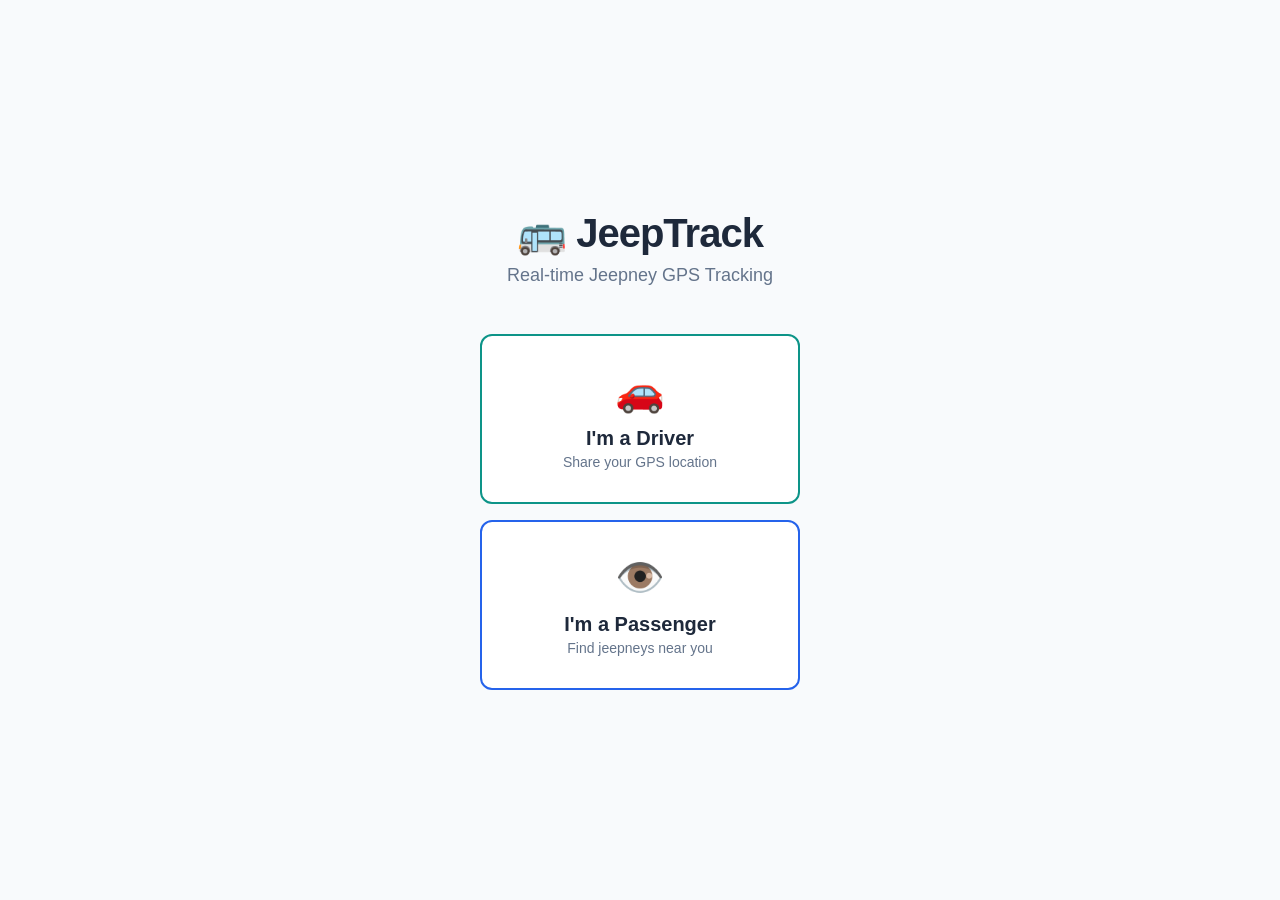
==== index.html @ f5c50e94 "first commit" ====
<!DOCTYPE html>
<html lang="en">
<head>
  <meta charset="UTF-8">
  <meta name="viewport" content="width=device-width, initial-scale=1.0, maximum-scale=1.0, user-scalable=no">
  <meta name="theme-color" content="#1a73e8">
  <meta name="mobile-web-app-capable" content="yes">
  <meta name="apple-mobile-web-app-capable" content="yes">
  <link rel="manifest" href="manifest.json">
  <link rel="icon" type="image/png" sizes="32x32" href="assets/icons/favicon.png">
  <link rel="icon" type="image/x-icon" href="assets/icons/favicon.ico">
  <link rel="apple-touch-icon" href="assets/icons/icon-192.png">
  <title>JeepTrack</title>
  <link rel="stylesheet" href="styles/main.css">
</head>
<body>
  <div class="landing">
    <h1>&#x1F68C; JeepTrack</h1>
    <p class="tagline">Real-time Jeepney GPS Tracking</p>
    <div class="role-buttons">
      <button class="role-btn driver" id="btn-driver">
        <span class="icon">&#x1F697;</span>
        <span>I'm a Driver</span>
        <span class="desc">Share your GPS location</span>
      </button>
      <button class="role-btn passenger" id="btn-passenger">
        <span class="icon">&#x1F441;&#xFE0F;</span>
        <span>I'm a Passenger</span>
        <span class="desc">Find jeepneys near you</span>
      </button>
    </div>
  </div>
  <script>
  if ("serviceWorker" in navigator) {
    navigator.serviceWorker.register("sw.js");
  }
  </script>
  <script type="module" src="js/app.js"></script>
</body>
</html>
---- styles/main.css ----
:root {
  --primary: #1a73e8;
  --driver: #0d9488;
  --driver-light: #ccfbf1;
  --passenger: #2563eb;
  --passenger-light: #dbeafe;
  --bg: #f8fafc;
  --card: #ffffff;
  --text: #1e293b;
  --text-secondary: #64748b;
  --border: #e2e8f0;
  --success: #22c55e;
  --error: #ef4444;
  --radius: 12px;
  --shadow: 0 1px 3px rgba(0, 0, 0, 0.1), 0 1px 2px rgba(0, 0, 0, 0.06);
  --shadow-lg: 0 10px 15px -3px rgba(0, 0, 0, 0.1);
}

*, *::before, *::after {
  box-sizing: border-box;
  margin: 0;
  padding: 0;
}

html, body {
  height: 100%;
  font-family: -apple-system, BlinkMacSystemFont, "Segoe UI", Roboto, sans-serif;
  background: var(--bg);
  color: var(--text);
  -webkit-font-smoothing: antialiased;
}

.landing {
  display: flex;
  flex-direction: column;
  align-items: center;
  justify-content: center;
  min-height: 100dvh;
  padding: 24px;
  text-align: center;
}

.landing h1 {
  font-size: 2.5rem;
  font-weight: 800;
  letter-spacing: -0.025em;
  margin-bottom: 8px;
}

.landing .tagline {
  color: var(--text-secondary);
  margin-bottom: 48px;
  font-size: 1.125rem;
}

.role-buttons {
  display: flex;
  flex-direction: column;
  gap: 16px;
  width: 100%;
  max-width: 320px;
}

.role-btn {
  display: flex;
  flex-direction: column;
  align-items: center;
  padding: 32px 24px;
  border-radius: var(--radius);
  border: 2px solid var(--border);
  background: var(--card);
  cursor: pointer;
  transition: all 0.2s;
  font-size: 1.25rem;
  font-weight: 600;
  color: var(--text);
  -webkit-tap-highlight-color: transparent;
}

.role-btn:hover {
  transform: translateY(-2px);
  box-shadow: var(--shadow-lg);
}

.role-btn:active {
  transform: translateY(0);
}

.role-btn .icon {
  font-size: 2.5rem;
  margin-bottom: 12px;
}

.role-btn .desc {
  font-size: 0.875rem;
  font-weight: 400;
  color: var(--text-secondary);
  margin-top: 4px;
}

.role-btn.driver {
  border-color: var(--driver);
}

.role-btn.driver:hover {
  background: var(--driver-light);
}

.role-btn.passenger {
  border-color: var(--passenger);
}

.role-btn.passenger:hover {
  background: var(--passenger-light);
}

.top-bar {
  display: flex;
  align-items: center;
  justify-content: space-between;
  padding: 12px 16px;
  background: var(--card);
  border-bottom: 1px solid var(--border);
  position: sticky;
  top: 0;
  z-index: 1000;
}

.top-bar .title {
  font-size: 1.125rem;
  font-weight: 700;
}

.badge {
  font-size: 0.75rem;
  padding: 3px 10px;
  border-radius: 999px;
  font-weight: 600;
  white-space: nowrap;
}

.badge.driver {
  background: var(--driver-light);
  color: var(--driver);
}

.badge.passenger {
  background: var(--passenger-light);
  color: var(--passenger);
}

.badge.clickable {
  cursor: pointer;
  transition: opacity 0.2s;
}

.badge.clickable:active {
  opacity: 0.6;
}

.btn-icon {
  background: none;
  border: none;
  font-size: 1.25rem;
  cursor: pointer;
  padding: 8px;
  border-radius: 8px;
  color: var(--text-secondary);
  transition: background 0.2s;
  -webkit-tap-highlight-color: transparent;
}

.btn-icon:hover {
  background: var(--bg);
}

.driver-container {
  padding: 16px;
  max-width: 480px;
  margin: 0 auto;
}

.status-card {
  text-align: center;
  padding: 24px;
  margin-bottom: 16px;
}

.status-row {
  display: flex;
  align-items: center;
  justify-content: center;
  gap: 8px;
  margin-bottom: 4px;
}

.status-dot {
  width: 12px;
  height: 12px;
  border-radius: 50%;
  background: var(--error);
  transition: background 0.3s;
  flex-shrink: 0;
}

.status-dot.active {
  background: var(--success);
  box-shadow: 0 0 0 4px rgba(34, 197, 94, 0.2);
  animation: pulse 2s infinite;
}

@keyframes pulse {
  0%, 100% { box-shadow: 0 0 0 4px rgba(34, 197, 94, 0.2); }
  50% { box-shadow: 0 0 0 10px rgba(34, 197, 94, 0.1); }
}

.status-dot.initializing {
  background: var(--passenger);
  box-shadow: 0 0 0 4px rgba(37, 99, 235, 0.2);
  animation: pulse-blue 1.5s infinite;
}

@keyframes pulse-blue {
  0%, 100% { box-shadow: 0 0 0 4px rgba(37, 99, 235, 0.2); }
  50% { box-shadow: 0 0 0 8px rgba(37, 99, 235, 0.1); }
}

.status-text {
  font-size: 0.9375rem;
  color: var(--text-secondary);
}

.status-sub {
  font-size: 0.75rem;
  color: var(--text-secondary);
  margin-top: 4px;
  opacity: 0.7;
}

.card {
  background: var(--card);
  border-radius: var(--radius);
  padding: 16px;
  margin-bottom: 12px;
  box-shadow: var(--shadow);
}

.card-title {
  font-size: 0.75rem;
  font-weight: 600;
  text-transform: uppercase;
  letter-spacing: 0.05em;
  color: var(--text-secondary);
  margin-bottom: 12px;
}

.data-grid {
  display: grid;
  grid-template-columns: 1fr 1fr;
  gap: 12px;
}

.data-item {
  display: flex;
  flex-direction: column;
  gap: 2px;
}

.data-label {
  font-size: 0.75rem;
  color: var(--text-secondary);
}

.data-value {
  font-size: 1.125rem;
  font-weight: 700;
  font-variant-numeric: tabular-nums;
}

.data-value small {
  font-weight: 400;
  font-size: 0.75rem;
  color: var(--text-secondary);
}

.plate-row {
  display: flex;
  align-items: center;
  justify-content: space-between;
}

.plate-number {
  font-size: 1.5rem;
  font-weight: 800;
  letter-spacing: 0.05em;
}

.btn-link {
  font-size: 0.875rem;
  color: var(--passenger);
  background: none;
  border: none;
  cursor: pointer;
  text-decoration: underline;
  -webkit-tap-highlight-color: transparent;
}

.btn-primary {
  width: 100%;
  padding: 16px;
  border-radius: var(--radius);
  border: none;
  font-size: 1rem;
  font-weight: 600;
  cursor: pointer;
  transition: all 0.2s;
  color: white;
  -webkit-tap-highlight-color: transparent;
}

.btn-primary.start {
  background: var(--driver);
}

.btn-primary.start:hover {
  background: #0f766e;
}

.btn-primary.stop {
  background: var(--error);
}

.btn-primary.stop:hover {
  background: #dc2626;
}

.btn-primary:disabled {
  opacity: 0.5;
  cursor: not-allowed;
}

.passenger-page {
  height: 100dvh;
  display: flex;
  flex-direction: column;
  position: relative;
}

#map {
  flex: 1;
  width: 100%;
}

.modal-overlay {
  position: fixed;
  inset: 0;
  background: rgba(0, 0, 0, 0.4);
  display: flex;
  align-items: center;
  justify-content: center;
  z-index: 2000;
  padding: 24px;
}

.modal {
  background: var(--card);
  border-radius: var(--radius);
  padding: 24px;
  width: 100%;
  max-width: 360px;
  box-shadow: var(--shadow-lg);
}

.modal h2 {
  margin-bottom: 8px;
  font-size: 1.25rem;
}

.modal p {
  color: var(--text-secondary);
  margin-bottom: 16px;
  font-size: 0.875rem;
  line-height: 1.5;
}

.modal input {
  width: 100%;
  padding: 12px 16px;
  border: 2px solid var(--border);
  border-radius: 8px;
  font-size: 1rem;
  margin-bottom: 16px;
  outline: none;
  transition: border-color 0.2s;
  font-family: inherit;
}

.modal input:focus {
  border-color: var(--driver);
}

.modal .btn-primary {
  width: 100%;
}

.leaflet-popup-content {
  font-family: -apple-system, BlinkMacSystemFont, "Segoe UI", Roboto, sans-serif !important;
}

.input-group {
  display: flex;
  flex-direction: column;
  gap: 8px;
  margin-bottom: 12px;
}

.input-group input {
  width: 100%;
  padding: 12px 16px;
  border: 2px solid var(--border);
  border-radius: 8px;
  font-size: 1rem;
  outline: none;
  transition: border-color 0.2s;
  font-family: inherit;
}

.input-group input:focus {
  border-color: var(--driver);
}

.dest-bar {
  display: flex;
  gap: 8px;
  padding: 8px 16px;
  background: var(--card);
  border-bottom: 1px solid var(--border);
  align-items: center;
  z-index: 500;
}

.dest-bar input {
  flex: 1;
  min-width: 0;
  padding: 10px 14px;
  border: 2px solid var(--border);
  border-radius: 8px;
  font-size: 0.9375rem;
  outline: none;
  transition: border-color 0.2s;
  font-family: inherit;
}

.dest-bar input:focus {
  border-color: var(--passenger);
}

.btn-dest {
  white-space: nowrap;
  padding: 10px 12px;
  border-radius: 8px;
  border: 2px solid var(--border);
  background: var(--card);
  font-size: 0.875rem;
  font-weight: 600;
  cursor: pointer;
  transition: all 0.2s;
  color: var(--text);
  -webkit-tap-highlight-color: transparent;
  flex-shrink: 0;
}

.btn-dest.active {
  background: var(--passenger-light);
  border-color: var(--passenger);
  color: var(--passenger);
}

.btn-dest-clear {
  padding: 10px;
  border-radius: 8px;
  border: 2px solid var(--border);
  background: var(--card);
  font-size: 0.875rem;
  cursor: pointer;
  color: var(--error);
  -webkit-tap-highlight-color: transparent;
  display: none;
  flex-shrink: 0;
}

.drawer-wrap {
  position: absolute;
  bottom: 0;
  left: 0;
  right: 0;
  z-index: 900;
  pointer-events: none;
}

.drawer {
  pointer-events: auto;
  background: var(--card);
  border-radius: 16px 16px 0 0;
  box-shadow: 0 -4px 20px rgba(0, 0, 0, 0.1);
}

.drawer-handle {
  display: flex;
  align-items: center;
  justify-content: center;
  padding: 12px;
  cursor: pointer;
  gap: 8px;
  user-select: none;
  -webkit-tap-highlight-color: transparent;
}

.drawer-bar {
  width: 36px;
  height: 4px;
  background: var(--border);
  border-radius: 2px;
  transition: transform 0.3s;
}

.drawer-bar.open {
  transform: rotate(180deg);
}

.drawer-label {
  font-size: 0.8125rem;
  color: var(--text-secondary);
  font-weight: 600;
}

.drawer-content {
  max-height: 50vh;
  overflow-y: auto;
  padding: 0 16px 16px;
}

.drawer-content.hidden {
  display: none;
}

.drawer-item {
  display: flex;
  align-items: center;
  gap: 12px;
  padding: 12px;
  border-radius: 8px;
  cursor: pointer;
  transition: background 0.2s;
  -webkit-tap-highlight-color: transparent;
}

.drawer-item:hover {
  background: var(--bg);
}

.drawer-item:active {
  background: var(--border);
}

.drawer-item .dot {
  width: 16px;
  height: 16px;
  border-radius: 50%;
  flex-shrink: 0;
  border: 2px solid white;
  box-shadow: 0 1px 3px rgba(0, 0, 0, 0.2);
}

.drawer-item .info {
  flex: 1;
  min-width: 0;
}

.drawer-item .plate {
  font-weight: 700;
  font-size: 0.9375rem;
}

.drawer-item .route {
  font-size: 0.8125rem;
  color: var(--text-secondary);
  white-space: nowrap;
  overflow: hidden;
  text-overflow: ellipsis;
}

.drawer-item .distance {
  font-size: 0.8125rem;
  font-weight: 600;
  color: var(--text-secondary);
  white-space: nowrap;
  flex-shrink: 0;
}

.passenger-overlay {
  position: fixed;
  inset: 0;
  z-index: 2000;
  background: white;
  display: none;
  flex-direction: column;
}

.passenger-overlay.open {
  display: flex;
}

.overlay-top {
  display: flex;
  align-items: center;
  justify-content: space-between;
  padding: 12px 16px;
  border-bottom: 1px solid var(--border);
}

.overlay-top h3 {
  font-size: 1rem;
  font-weight: 700;
}

#passenger-map {
  flex: 1;
  width: 100%;
}
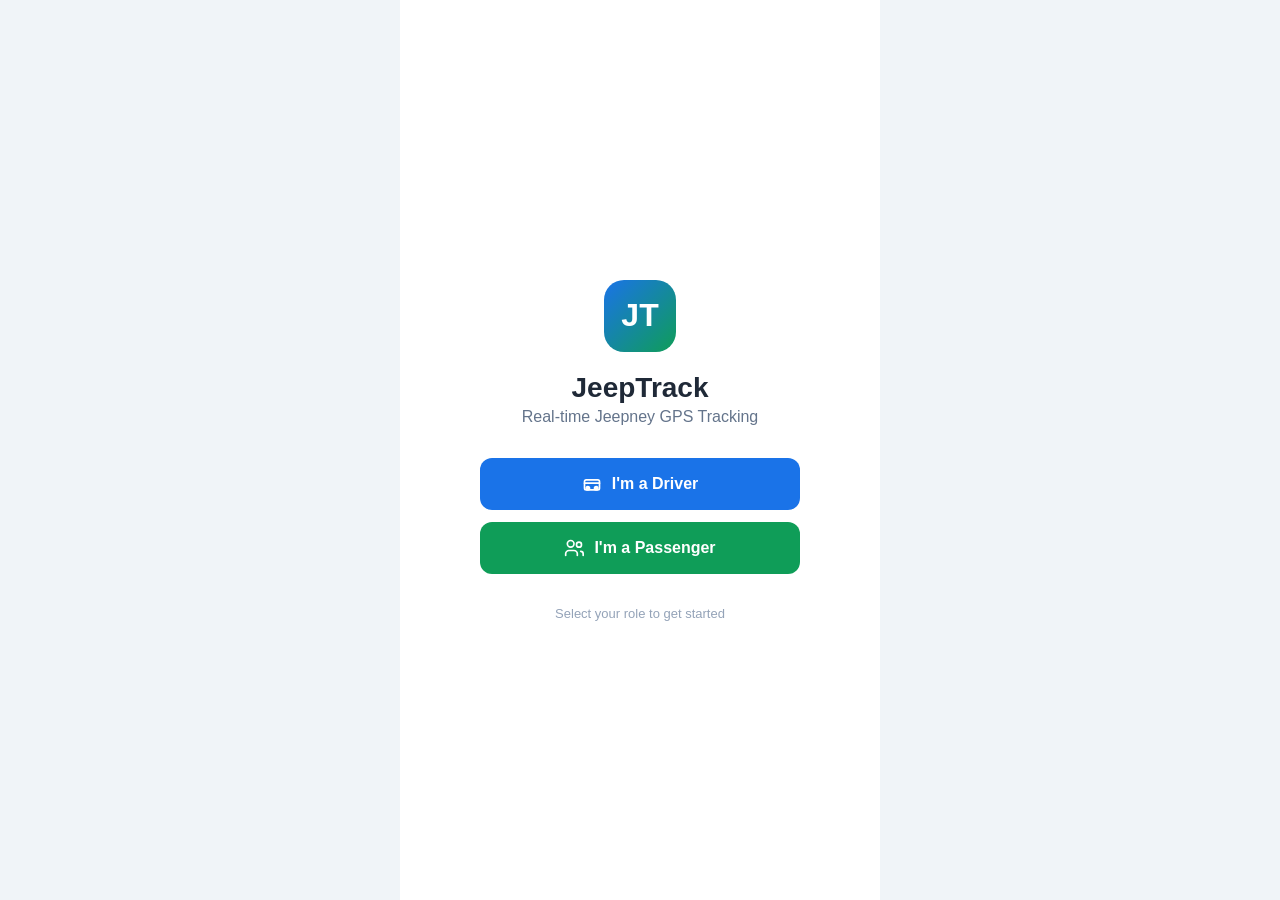
==== commit d243f1e1: "enhancement" ====
--- a/index.html
+++ b/index.html
@@ -14,26 +14,30 @@
   <link rel="stylesheet" href="styles/main.css">
 </head>
 <body>
-  <div class="landing">
-    <h1>&#x1F68C; JeepTrack</h1>
-    <p class="tagline">Real-time Jeepney GPS Tracking</p>
-    <div class="role-buttons">
-      <button class="role-btn driver" id="btn-driver">
-        <span class="icon">&#x1F697;</span>
-        <span>I'm a Driver</span>
-        <span class="desc">Share your GPS location</span>
-      </button>
-      <button class="role-btn passenger" id="btn-passenger">
-        <span class="icon">&#x1F441;&#xFE0F;</span>
-        <span>I'm a Passenger</span>
-        <span class="desc">Find jeepneys near you</span>
-      </button>
+  <div class="app-shell">
+    <div style="flex:1;display:flex;flex-direction:column;align-items:center;justify-content:center;padding:32px 24px;text-align:center;">
+      <div style="width:72px;height:72px;background:linear-gradient(135deg,var(--primary),var(--secondary));border-radius:20px;display:flex;align-items:center;justify-content:center;margin-bottom:20px;">
+        <span style="color:#fff;font-size:32px;font-weight:800;">JT</span>
+      </div>
+      <h1 style="font-size:28px;font-weight:800;margin-bottom:4px;">JeepTrack</h1>
+      <p style="font-size:16px;color:var(--text-secondary);margin-bottom:32px;">Real-time Jeepney GPS Tracking</p>
+
+      <div style="width:100%;max-width:320px;display:flex;flex-direction:column;gap:12px;">
+        <button id="btn-driver" class="btn btn-primary" style="padding:16px;font-size:16px;border-radius:12px;gap:10px;">
+          <svg class="icon" viewBox="0 0 24 24" fill="none" stroke="currentColor" stroke-width="2" stroke-linecap="round" stroke-linejoin="round"><rect x="3" y="7" width="18" height="12" rx="2"/><circle cx="7" cy="17" r="2" fill="currentColor"/><circle cx="17" cy="17" r="2" fill="currentColor"/><line x1="3" y1="11" x2="21" y2="11"/></svg>
+          I'm a Driver
+        </button>
+        <button id="btn-passenger" class="btn btn-success" style="padding:16px;font-size:16px;border-radius:12px;gap:10px;">
+          <svg class="icon" viewBox="0 0 24 24" fill="none" stroke="currentColor" stroke-width="2" stroke-linecap="round" stroke-linejoin="round"><path d="M16 21v-2a4 4 0 00-4-4H6a4 4 0 00-4 4v2"/><circle cx="8" cy="7" r="4"/><circle cx="18" cy="8" r="3"/><path d="M23 21v-2a3 3 0 00-3-3"/></svg>
+          I'm a Passenger
+        </button>
+      </div>
+
+      <p style="margin-top:32px;font-size:13px;color:var(--text-tertiary);">Select your role to get started</p>
     </div>
   </div>
   <script>
-  if ("serviceWorker" in navigator) {
-    navigator.serviceWorker.register("sw.js");
-  }
+  if ("serviceWorker" in navigator) navigator.serviceWorker.register("sw.js");
   </script>
   <script type="module" src="js/app.js"></script>
 </body>
--- a/styles/main.css
+++ b/styles/main.css
@@ -1,630 +1,650 @@
+*, *::before, *::after { box-sizing: border-box; margin: 0; padding: 0; }
 :root {
   --primary: #1a73e8;
-  --driver: #0d9488;
-  --driver-light: #ccfbf1;
-  --passenger: #2563eb;
-  --passenger-light: #dbeafe;
-  --bg: #f8fafc;
-  --card: #ffffff;
-  --text: #1e293b;
+  --primary-dark: #1557b0;
+  --primary-light: #e8f0fe;
+  --secondary: #0f9d58;
+  --secondary-dark: #0b7a44;
+  --secondary-light: #e6f4ea;
+  --bg: #f0f4f8;
+  --surface: #ffffff;
+  --surface-alt: #f8fafc;
+  --text: #1f2937;
   --text-secondary: #64748b;
+  --text-tertiary: #94a3b8;
   --border: #e2e8f0;
-  --success: #22c55e;
-  --error: #ef4444;
+  --error: #dc2626;
+  --error-light: #fef2f2;
   --radius: 12px;
-  --shadow: 0 1px 3px rgba(0, 0, 0, 0.1), 0 1px 2px rgba(0, 0, 0, 0.06);
-  --shadow-lg: 0 10px 15px -3px rgba(0, 0, 0, 0.1);
-}
-
-*, *::before, *::after {
-  box-sizing: border-box;
-  margin: 0;
-  padding: 0;
-}
-
+  --radius-sm: 8px;
+  --radius-lg: 16px;
+  --shadow-sm: 0 1px 2px rgba(0,0,0,0.05);
+  --shadow: 0 1px 3px rgba(0,0,0,0.1), 0 1px 2px rgba(0,0,0,0.06);
+  --shadow-lg: 0 10px 25px rgba(0,0,0,0.1);
+  --font: -apple-system, BlinkMacSystemFont, "Segoe UI", Roboto, "Helvetica Neue", Arial, sans-serif;
+  --safe-bottom: env(safe-area-inset-bottom, 0px);
+}
 html, body {
-  height: 100%;
-  font-family: -apple-system, BlinkMacSystemFont, "Segoe UI", Roboto, sans-serif;
+  font-family: var(--font);
   background: var(--bg);
   color: var(--text);
   -webkit-font-smoothing: antialiased;
-}
-
-.landing {
+  height: 100%;
+  overflow: hidden;
+  user-select: none;
+  -webkit-tap-highlight-color: transparent;
+}
+input, button, select, textarea { font-family: inherit; font-size: inherit; }
+button { cursor: pointer; border: none; background: none; }
+
+/* ── App Shell ── */
+.app-shell {
   display: flex;
   flex-direction: column;
-  align-items: center;
-  justify-content: center;
-  min-height: 100dvh;
-  padding: 24px;
-  text-align: center;
-}
-
-.landing h1 {
-  font-size: 2.5rem;
-  font-weight: 800;
-  letter-spacing: -0.025em;
-  margin-bottom: 8px;
-}
-
-.landing .tagline {
-  color: var(--text-secondary);
-  margin-bottom: 48px;
-  font-size: 1.125rem;
-}
-
-.role-buttons {
-  display: flex;
-  flex-direction: column;
-  gap: 16px;
-  width: 100%;
-  max-width: 320px;
-}
-
-.role-btn {
-  display: flex;
-  flex-direction: column;
-  align-items: center;
-  padding: 32px 24px;
-  border-radius: var(--radius);
-  border: 2px solid var(--border);
-  background: var(--card);
-  cursor: pointer;
-  transition: all 0.2s;
-  font-size: 1.25rem;
-  font-weight: 600;
-  color: var(--text);
-  -webkit-tap-highlight-color: transparent;
-}
-
-.role-btn:hover {
-  transform: translateY(-2px);
-  box-shadow: var(--shadow-lg);
-}
-
-.role-btn:active {
-  transform: translateY(0);
-}
-
-.role-btn .icon {
-  font-size: 2.5rem;
-  margin-bottom: 12px;
-}
-
-.role-btn .desc {
-  font-size: 0.875rem;
-  font-weight: 400;
-  color: var(--text-secondary);
-  margin-top: 4px;
-}
-
-.role-btn.driver {
-  border-color: var(--driver);
-}
-
-.role-btn.driver:hover {
-  background: var(--driver-light);
-}
-
-.role-btn.passenger {
-  border-color: var(--passenger);
-}
-
-.role-btn.passenger:hover {
-  background: var(--passenger-light);
-}
-
-.top-bar {
+  height: 100dvh;
+  max-width: 480px;
+  margin: 0 auto;
+  background: var(--surface);
+  position: relative;
+  overflow: hidden;
+}
+.app-header {
   display: flex;
   align-items: center;
   justify-content: space-between;
   padding: 12px 16px;
-  background: var(--card);
+  background: var(--surface);
   border-bottom: 1px solid var(--border);
-  position: sticky;
-  top: 0;
-  z-index: 1000;
-}
-
-.top-bar .title {
-  font-size: 1.125rem;
+  min-height: 56px;
+  flex-shrink: 0;
+  z-index: 10;
+}
+.app-header .brand {
+  display: flex;
+  align-items: center;
+  gap: 8px;
   font-weight: 700;
-}
-
-.badge {
-  font-size: 0.75rem;
-  padding: 3px 10px;
-  border-radius: 999px;
+  font-size: 18px;
+  color: var(--primary);
+}
+.app-header .brand .logo {
+  width: 28px; height: 28px;
+  background: linear-gradient(135deg, var(--primary), var(--secondary));
+  border-radius: 8px;
+  display: flex;
+  align-items: center;
+  justify-content: center;
+  color: #fff;
+  font-size: 14px;
+  font-weight: 800;
+}
+.header-actions { display: flex; align-items: center; gap: 8px; }
+.header-badge {
+  display: flex; align-items: center; gap: 4px;
+  background: var(--primary-light);
+  color: var(--primary);
+  padding: 6px 12px;
+  border-radius: 20px;
+  font-size: 13px;
   font-weight: 600;
   white-space: nowrap;
 }
 
-.badge.driver {
-  background: var(--driver-light);
-  color: var(--driver);
-}
-
-.badge.passenger {
-  background: var(--passenger-light);
-  color: var(--passenger);
-}
-
-.badge.clickable {
-  cursor: pointer;
-  transition: opacity 0.2s;
-}
-
-.badge.clickable:active {
-  opacity: 0.6;
-}
-
-.btn-icon {
-  background: none;
-  border: none;
-  font-size: 1.25rem;
-  cursor: pointer;
-  padding: 8px;
-  border-radius: 8px;
+/* ── Content Area ── */
+.app-content {
+  flex: 1;
+  overflow-y: auto;
+  overflow-x: hidden;
+  -webkit-overflow-scrolling: touch;
+  padding: 0 16px 16px;
+}
+.section-title {
+  font-size: 13px;
+  font-weight: 600;
   color: var(--text-secondary);
-  transition: background 0.2s;
-  -webkit-tap-highlight-color: transparent;
-}
-
-.btn-icon:hover {
-  background: var(--bg);
-}
-
-.driver-container {
-  padding: 16px;
-  max-width: 480px;
-  margin: 0 auto;
-}
-
-.status-card {
-  text-align: center;
-  padding: 24px;
-  margin-bottom: 16px;
-}
-
-.status-row {
-  display: flex;
-  align-items: center;
-  justify-content: center;
-  gap: 8px;
-  margin-bottom: 4px;
-}
-
-.status-dot {
-  width: 12px;
-  height: 12px;
-  border-radius: 50%;
-  background: var(--error);
-  transition: background 0.3s;
-  flex-shrink: 0;
-}
-
-.status-dot.active {
-  background: var(--success);
-  box-shadow: 0 0 0 4px rgba(34, 197, 94, 0.2);
-  animation: pulse 2s infinite;
-}
-
-@keyframes pulse {
-  0%, 100% { box-shadow: 0 0 0 4px rgba(34, 197, 94, 0.2); }
-  50% { box-shadow: 0 0 0 10px rgba(34, 197, 94, 0.1); }
-}
-
-.status-dot.initializing {
-  background: var(--passenger);
-  box-shadow: 0 0 0 4px rgba(37, 99, 235, 0.2);
-  animation: pulse-blue 1.5s infinite;
-}
-
-@keyframes pulse-blue {
-  0%, 100% { box-shadow: 0 0 0 4px rgba(37, 99, 235, 0.2); }
-  50% { box-shadow: 0 0 0 8px rgba(37, 99, 235, 0.1); }
-}
-
-.status-text {
-  font-size: 0.9375rem;
-  color: var(--text-secondary);
-}
-
-.status-sub {
-  font-size: 0.75rem;
-  color: var(--text-secondary);
-  margin-top: 4px;
-  opacity: 0.7;
-}
-
+  text-transform: uppercase;
+  letter-spacing: 0.05em;
+  margin: 20px 0 8px;
+}
+
+/* ── Cards ── */
 .card {
-  background: var(--card);
+  background: var(--surface);
+  border: 1px solid var(--border);
   border-radius: var(--radius);
   padding: 16px;
   margin-bottom: 12px;
-  box-shadow: var(--shadow);
-}
-
+}
+.card-header {
+  display: flex;
+  align-items: center;
+  justify-content: space-between;
+  margin-bottom: 12px;
+}
 .card-title {
-  font-size: 0.75rem;
-  font-weight: 600;
-  text-transform: uppercase;
-  letter-spacing: 0.05em;
+  font-size: 15px;
+  font-weight: 600;
+  display: flex;
+  align-items: center;
+  gap: 6px;
+}
+.card-icon { font-size: 18px; }
+.icon { width: 20px; height: 20px; display: inline-block; vertical-align: middle; flex-shrink: 0; }
+.icon-sm { width: 16px; height: 16px; }
+.icon-lg { width: 24px; height: 24px; }
+
+/* ── Status Indicator ── */
+.status-bar {
+  display: flex;
+  align-items: center;
+  gap: 10px;
+}
+.status-dot {
+  width: 10px; height: 10px;
+  border-radius: 50%;
+  background: var(--text-tertiary);
+  flex-shrink: 0;
+  transition: background 0.3s;
+}
+.status-dot.active { background: var(--secondary); box-shadow: 0 0 0 3px var(--secondary-light); }
+.status-dot.initializing { background: var(--primary); animation: pulse 1.5s infinite; }
+@keyframes pulse {
+  0%, 100% { opacity: 1; }
+  50% { opacity: 0.4; }
+}
+.status-text { font-size: 15px; font-weight: 600; }
+.status-sub { font-size: 12px; color: var(--text-tertiary); margin-top: 1px; }
+
+/* ── Buttons ── */
+.btn {
+  display: inline-flex;
+  align-items: center;
+  justify-content: center;
+  gap: 6px;
+  padding: 12px 20px;
+  border-radius: var(--radius-sm);
+  font-size: 15px;
+  font-weight: 600;
+  transition: all 0.2s;
+  min-height: 48px;
+}
+.btn:active { transform: scale(0.97); }
+.btn-primary {
+  background: var(--primary);
+  color: #fff;
+}
+.btn-primary:active { background: var(--primary-dark); }
+.btn-secondary {
+  background: var(--primary-light);
+  color: var(--primary);
+}
+.btn-secondary:active { background: #d2e3fc; }
+.btn-secondary.active { background: var(--primary); color: #fff; }
+.btn-success {
+  background: var(--secondary);
+  color: #fff;
+}
+.btn-success:active { background: var(--secondary-dark); }
+.btn-danger {
+  background: var(--error);
+  color: #fff;
+}
+.btn-danger:active { background: #b91c1c; }
+.btn-ghost {
   color: var(--text-secondary);
-  margin-bottom: 12px;
-}
-
-.data-grid {
+  background: transparent;
+}
+.btn-ghost:active { background: var(--surface-alt); }
+.btn-sm {
+  padding: 8px 14px;
+  font-size: 13px;
+  min-height: 36px;
+}
+.btn-icon {
+  width: 40px; height: 40px;
+  padding: 0;
+  border-radius: 50%;
+  font-size: 18px;
+}
+
+/* ── Inputs ── */
+.input-group { margin-bottom: 10px; }
+.input-label {
+  display: block;
+  font-size: 12px;
+  font-weight: 600;
+  color: var(--text-secondary);
+  margin-bottom: 4px;
+}
+.input-field {
+  width: 100%;
+  padding: 12px 14px;
+  border: 1.5px solid var(--border);
+  border-radius: var(--radius-sm);
+  font-size: 15px;
+  color: var(--text);
+  background: var(--surface);
+  transition: border-color 0.2s;
+  outline: none;
+  -webkit-appearance: none;
+}
+.input-field:focus { border-color: var(--primary); box-shadow: 0 0 0 3px var(--primary-light); }
+.input-field::placeholder { color: var(--text-tertiary); }
+
+/* ── Plate Display ── */
+.plate-card {
+  display: flex;
+  align-items: center;
+  justify-content: space-between;
+}
+.plate-display {
+  display: flex;
+  align-items: center;
+  gap: 12px;
+}
+.plate-number {
+  font-size: 22px;
+  font-weight: 800;
+  letter-spacing: 1px;
+  color: var(--text);
+}
+.plate-edit {
+  color: var(--text-tertiary);
+  font-size: 13px;
+  padding: 6px;
+  border-radius: 6px;
+  transition: all 0.2s;
+}
+.plate-edit:active { background: var(--surface-alt); }
+
+/* ── GPS Info ── */
+.gps-grid {
   display: grid;
   grid-template-columns: 1fr 1fr;
-  gap: 12px;
-}
-
-.data-item {
-  display: flex;
-  flex-direction: column;
-  gap: 2px;
-}
-
-.data-label {
-  font-size: 0.75rem;
-  color: var(--text-secondary);
-}
-
-.data-value {
-  font-size: 1.125rem;
-  font-weight: 700;
+  gap: 8px;
+}
+.gps-item {
+  padding: 8px 10px;
+  background: var(--surface-alt);
+  border-radius: var(--radius-sm);
+}
+.gps-item .label {
+  font-size: 11px;
+  color: var(--text-tertiary);
+  font-weight: 500;
+}
+.gps-item .value {
+  font-size: 14px;
+  font-weight: 600;
+  color: var(--text);
+  margin-top: 2px;
   font-variant-numeric: tabular-nums;
 }
 
-.data-value small {
-  font-weight: 400;
-  font-size: 0.75rem;
-  color: var(--text-secondary);
-}
-
-.plate-row {
-  display: flex;
-  align-items: center;
-  justify-content: space-between;
-}
-
-.plate-number {
-  font-size: 1.5rem;
-  font-weight: 800;
-  letter-spacing: 0.05em;
-}
-
-.btn-link {
-  font-size: 0.875rem;
-  color: var(--passenger);
-  background: none;
-  border: none;
-  cursor: pointer;
-  text-decoration: underline;
-  -webkit-tap-highlight-color: transparent;
-}
-
-.btn-primary {
+/* ── Live Map ── */
+.map-card { padding: 0; overflow: hidden; }
+.map-container {
   width: 100%;
-  padding: 16px;
+  height: 200px;
   border-radius: var(--radius);
-  border: none;
-  font-size: 1rem;
-  font-weight: 600;
-  cursor: pointer;
-  transition: all 0.2s;
-  color: white;
-  -webkit-tap-highlight-color: transparent;
-}
-
-.btn-primary.start {
-  background: var(--driver);
-}
-
-.btn-primary.start:hover {
-  background: #0f766e;
-}
-
-.btn-primary.stop {
-  background: var(--error);
-}
-
-.btn-primary.stop:hover {
-  background: #dc2626;
-}
-
-.btn-primary:disabled {
-  opacity: 0.5;
-  cursor: not-allowed;
-}
-
-.passenger-page {
-  height: 100dvh;
-  display: flex;
-  flex-direction: column;
-  position: relative;
-}
-
-#map {
-  flex: 1;
-  width: 100%;
-}
-
+}
+
+/* ── Bottom Bar ── */
+.app-bottom {
+  flex-shrink: 0;
+  border-top: 1px solid var(--border);
+  background: var(--surface);
+  padding: 12px 16px calc(12px + var(--safe-bottom));
+}
+.bottom-row {
+  display: flex;
+  align-items: center;
+  gap: 10px;
+}
+.bottom-row .btn { flex: 1; }
+
+/* ── Modal ── */
 .modal-overlay {
+  display: none;
   position: fixed;
   inset: 0;
-  background: rgba(0, 0, 0, 0.4);
-  display: flex;
+  background: rgba(0,0,0,0.4);
+  z-index: 100;
   align-items: center;
   justify-content: center;
-  z-index: 2000;
   padding: 24px;
 }
-
-.modal {
-  background: var(--card);
-  border-radius: var(--radius);
+.modal-overlay.open { display: flex; }
+.modal-box {
+  background: var(--surface);
+  border-radius: var(--radius-lg);
   padding: 24px;
   width: 100%;
   max-width: 360px;
   box-shadow: var(--shadow-lg);
 }
-
-.modal h2 {
-  margin-bottom: 8px;
-  font-size: 1.25rem;
-}
-
-.modal p {
-  color: var(--text-secondary);
+.modal-title {
+  font-size: 18px;
+  font-weight: 700;
   margin-bottom: 16px;
-  font-size: 0.875rem;
-  line-height: 1.5;
-}
-
-.modal input {
+}
+.modal-actions {
+  display: flex;
+  gap: 8px;
+  margin-top: 16px;
+}
+.modal-actions .btn { flex: 1; }
+
+/* ── Passenger Badge ── */
+.passenger-badge {
+  display: flex;
+  align-items: center;
+  gap: 6px;
+  background: var(--primary-light);
+  color: var(--primary);
+  padding: 8px 14px;
+  border-radius: 20px;
+  font-size: 14px;
+  font-weight: 600;
+  transition: all 0.2s;
+  white-space: nowrap;
+}
+.passenger-badge:active { background: #d2e3fc; }
+
+/* ── Passenger Overlay ── */
+.overlay-full {
+  display: none;
+  position: fixed;
+  inset: 0;
+  z-index: 50;
+  background: var(--surface);
+  flex-direction: column;
+}
+.overlay-full.open { display: flex; }
+.overlay-header {
+  display: flex;
+  align-items: center;
+  justify-content: space-between;
+  padding: 12px 16px;
+  border-bottom: 1px solid var(--border);
+  flex-shrink: 0;
+  min-height: 56px;
+}
+.overlay-header h2 {
+  font-size: 17px;
+  font-weight: 700;
+}
+.overlay-map {
+  flex: 1;
   width: 100%;
+}
+
+/* ── Route Form ── */
+.route-form { display: flex; flex-direction: column; gap: 0; }
+.route-row {
+  display: flex;
+  align-items: center;
+  gap: 10px;
+  position: relative;
+}
+.route-row + .route-row { margin-top: -1px; }
+.route-dot {
+  width: 10px; height: 10px;
+  border-radius: 50%;
+  flex-shrink: 0;
+  border: 2px solid var(--secondary);
+}
+.route-dot.dest { border-color: var(--error); background: var(--error); }
+.route-line {
+  position: absolute;
+  left: 4px; top: 18px;
+  width: 2px; height: 14px;
+  background: var(--border);
+}
+.route-row .input-field { flex: 1; }
+.route-save {
+  margin-top: 10px;
+  align-self: flex-end;
+}
+.route-status {
+  font-size: 13px;
+  color: var(--secondary);
+  margin-top: 8px;
+}
+
+/* ── Toggle Button ── */
+.btn-toggle {
+  width: 100%;
+  padding: 14px;
+  font-size: 17px;
+  font-weight: 700;
+  border-radius: var(--radius-sm);
+  transition: all 0.2s;
+  min-height: 52px;
+}
+.btn-toggle.start { background: var(--secondary); color: #fff; }
+.btn-toggle.start:active { background: var(--secondary-dark); }
+.btn-toggle.stop { background: var(--error); color: #fff; }
+.btn-toggle.stop:active { background: #b91c1c; }
+.btn-toggle:disabled { opacity: 0.5; cursor: not-allowed; }
+.btn-toggle:disabled:active { transform: none; }
+
+/* ── Passenger Page ── */
+.passenger-map {
+  flex: 1;
+  width: 100%;
+}
+.passenger-bottom {
+  flex-shrink: 0;
+  background: var(--surface);
+  border-radius: var(--radius-lg) var(--radius-lg) 0 0;
+  box-shadow: 0 -2px 10px rgba(0,0,0,0.08);
+  z-index: 5;
+  max-height: 50vh;
+  display: flex;
+  flex-direction: column;
+}
+.sheet-handle {
+  width: 36px; height: 4px;
+  background: var(--border);
+  border-radius: 2px;
+  margin: 10px auto 6px;
+  flex-shrink: 0;
+}
+.sheet-tabs {
+  display: flex;
+  border-bottom: 1px solid var(--border);
+  flex-shrink: 0;
+}
+.sheet-tab {
+  flex: 1;
+  padding: 12px;
+  font-size: 14px;
+  font-weight: 600;
+  color: var(--text-tertiary);
+  text-align: center;
+  transition: all 0.2s;
+  border-bottom: 2px solid transparent;
+  margin-bottom: -1px;
+}
+.sheet-tab.active {
+  color: var(--primary);
+  border-bottom-color: var(--primary);
+}
+.sheet-content {
+  flex: 1;
+  overflow-y: auto;
+  -webkit-overflow-scrolling: touch;
   padding: 12px 16px;
-  border: 2px solid var(--border);
-  border-radius: 8px;
-  font-size: 1rem;
-  margin-bottom: 16px;
-  outline: none;
-  transition: border-color 0.2s;
-  font-family: inherit;
-}
-
-.modal input:focus {
-  border-color: var(--driver);
-}
-
-.modal .btn-primary {
-  width: 100%;
-}
-
-.leaflet-popup-content {
-  font-family: -apple-system, BlinkMacSystemFont, "Segoe UI", Roboto, sans-serif !important;
-}
-
-.input-group {
-  display: flex;
-  flex-direction: column;
+  min-height: 0;
+}
+.sheet-pane { display: none; }
+.sheet-pane.active { display: block; }
+
+/* ── Destination Search ── */
+.dest-search {
+  display: flex;
   gap: 8px;
   margin-bottom: 12px;
 }
-
-.input-group input {
-  width: 100%;
+.dest-search .input-field { flex: 1; }
+.dest-search .btn { flex-shrink: 0; }
+.dest-section {
+  margin-bottom: 16px;
+}
+.dest-section-title {
+  font-size: 12px;
+  font-weight: 600;
+  color: var(--text-tertiary);
+  text-transform: uppercase;
+  letter-spacing: 0.05em;
+  padding: 8px 0 4px;
+}
+.dest-item {
+  display: flex;
+  align-items: center;
+  gap: 12px;
+  padding: 12px 0;
+  border-bottom: 1px solid var(--border);
+  cursor: pointer;
+  transition: background 0.15s;
+  margin: 0 -16px;
   padding: 12px 16px;
-  border: 2px solid var(--border);
-  border-radius: 8px;
-  font-size: 1rem;
-  outline: none;
-  transition: border-color 0.2s;
-  font-family: inherit;
-}
-
-.input-group input:focus {
-  border-color: var(--driver);
-}
-
-.dest-bar {
-  display: flex;
+}
+.dest-item:active { background: var(--primary-light); }
+.dest-item-icon {
+  width: 36px; height: 36px;
+  background: var(--primary-light);
+  border-radius: 50%;
+  display: flex;
+  align-items: center;
+  justify-content: center;
+  font-size: 16px;
+  flex-shrink: 0;
+}
+.dest-item-info { flex: 1; min-width: 0; }
+.dest-item-name {
+  font-size: 15px;
+  font-weight: 600;
+}
+.dest-item-area {
+  font-size: 12px;
+  color: var(--text-tertiary);
+  margin-top: 1px;
+}
+.dest-map-mode {
+  display: flex;
+  align-items: center;
   gap: 8px;
-  padding: 8px 16px;
-  background: var(--card);
-  border-bottom: 1px solid var(--border);
-  align-items: center;
-  z-index: 500;
-}
-
-.dest-bar input {
-  flex: 1;
-  min-width: 0;
-  padding: 10px 14px;
-  border: 2px solid var(--border);
-  border-radius: 8px;
-  font-size: 0.9375rem;
-  outline: none;
-  transition: border-color 0.2s;
-  font-family: inherit;
-}
-
-.dest-bar input:focus {
-  border-color: var(--passenger);
-}
-
-.btn-dest {
-  white-space: nowrap;
-  padding: 10px 12px;
-  border-radius: 8px;
-  border: 2px solid var(--border);
-  background: var(--card);
-  font-size: 0.875rem;
-  font-weight: 600;
+  padding: 12px 16px;
+  margin: 0 -16px 12px;
+  background: var(--surface-alt);
+  border-radius: var(--radius-sm);
   cursor: pointer;
   transition: all 0.2s;
-  color: var(--text);
-  -webkit-tap-highlight-color: transparent;
-  flex-shrink: 0;
-}
-
-.btn-dest.active {
-  background: var(--passenger-light);
-  border-color: var(--passenger);
-  color: var(--passenger);
-}
-
-.btn-dest-clear {
-  padding: 10px;
-  border-radius: 8px;
-  border: 2px solid var(--border);
-  background: var(--card);
-  font-size: 0.875rem;
+}
+.dest-map-mode:active { background: var(--primary-light); }
+.dest-map-mode.active { background: var(--primary-light); color: var(--primary); }
+.dest-map-mode-icon { font-size: 20px; }
+.dest-map-mode-text { font-size: 14px; font-weight: 500; }
+.dest-clear {
+  display: none;
+  align-items: center;
+  gap: 4px;
+  color: var(--error);
+  font-size: 13px;
+  font-weight: 600;
+  padding: 8px 12px;
+  border-radius: var(--radius-sm);
+}
+.dest-clear:active { background: var(--error-light); }
+
+/* ── Drawer List (Nearby tab) ── */
+.drawer-list { padding: 0; }
+.drawer-item {
+  display: flex;
+  align-items: center;
+  gap: 12px;
+  padding: 12px 0;
+  border-bottom: 1px solid var(--border);
   cursor: pointer;
-  color: var(--error);
-  -webkit-tap-highlight-color: transparent;
-  display: none;
-  flex-shrink: 0;
-}
-
-.drawer-wrap {
-  position: absolute;
-  bottom: 0;
-  left: 0;
-  right: 0;
-  z-index: 900;
-  pointer-events: none;
-}
-
-.drawer {
-  pointer-events: auto;
-  background: var(--card);
-  border-radius: 16px 16px 0 0;
-  box-shadow: 0 -4px 20px rgba(0, 0, 0, 0.1);
-}
-
-.drawer-handle {
-  display: flex;
-  align-items: center;
-  justify-content: center;
-  padding: 12px;
-  cursor: pointer;
-  gap: 8px;
-  user-select: none;
-  -webkit-tap-highlight-color: transparent;
-}
-
-.drawer-bar {
-  width: 36px;
-  height: 4px;
-  background: var(--border);
-  border-radius: 2px;
-  transition: transform 0.3s;
-}
-
-.drawer-bar.open {
-  transform: rotate(180deg);
-}
-
-.drawer-label {
-  font-size: 0.8125rem;
+  transition: background 0.15s;
+  margin: 0 -16px;
+  padding: 12px 16px;
+}
+.drawer-item:active { background: var(--surface-alt); }
+.drawer-item .dot {
+  width: 14px; height: 14px;
+  border-radius: 50%;
+  flex-shrink: 0;
+  border: 2px solid white;
+  box-shadow: var(--shadow-sm);
+}
+.drawer-item .info { flex: 1; min-width: 0; }
+.drawer-item .plate {
+  font-size: 15px;
+  font-weight: 600;
+}
+.drawer-item .route {
+  font-size: 12px;
   color: var(--text-secondary);
-  font-weight: 600;
-}
-
-.drawer-content {
-  max-height: 50vh;
-  overflow-y: auto;
-  padding: 0 16px 16px;
-}
-
-.drawer-content.hidden {
-  display: none;
-}
-
-.drawer-item {
-  display: flex;
-  align-items: center;
-  gap: 12px;
-  padding: 12px;
-  border-radius: 8px;
-  cursor: pointer;
-  transition: background 0.2s;
-  -webkit-tap-highlight-color: transparent;
-}
-
-.drawer-item:hover {
-  background: var(--bg);
-}
-
-.drawer-item:active {
-  background: var(--border);
-}
-
-.drawer-item .dot {
-  width: 16px;
-  height: 16px;
-  border-radius: 50%;
-  flex-shrink: 0;
-  border: 2px solid white;
-  box-shadow: 0 1px 3px rgba(0, 0, 0, 0.2);
-}
-
-.drawer-item .info {
-  flex: 1;
-  min-width: 0;
-}
-
-.drawer-item .plate {
-  font-weight: 700;
-  font-size: 0.9375rem;
-}
-
-.drawer-item .route {
-  font-size: 0.8125rem;
-  color: var(--text-secondary);
+  margin-top: 2px;
   white-space: nowrap;
   overflow: hidden;
   text-overflow: ellipsis;
 }
-
 .drawer-item .distance {
-  font-size: 0.8125rem;
-  font-weight: 600;
-  color: var(--text-secondary);
-  white-space: nowrap;
-  flex-shrink: 0;
-}
-
-.passenger-overlay {
-  position: fixed;
-  inset: 0;
-  z-index: 2000;
-  background: white;
-  display: none;
+  font-size: 13px;
+  font-weight: 600;
+  color: var(--primary);
+  flex-shrink: 0;
+}
+.drawer-empty {
+  padding: 32px 0;
+  text-align: center;
+  color: var(--text-tertiary);
+  font-size: 14px;
+}
+
+/* ── Destination Set Confirmation ── */
+.dest-confirm {
+  display: flex;
+  align-items: center;
+  gap: 10px;
+  padding: 10px 14px;
+  background: var(--secondary-light);
+  border-radius: var(--radius-sm);
+  margin-bottom: 12px;
+}
+.dest-confirm-icon { font-size: 20px; }
+.dest-confirm-text { flex: 1; font-size: 13px; font-weight: 500; color: var(--secondary-dark); }
+
+/* ── Init/Empty States ── */
+.empty-state {
+  display: flex;
   flex-direction: column;
-}
-
-.passenger-overlay.open {
-  display: flex;
-}
-
-.overlay-top {
-  display: flex;
-  align-items: center;
-  justify-content: space-between;
-  padding: 12px 16px;
-  border-bottom: 1px solid var(--border);
-}
-
-.overlay-top h3 {
-  font-size: 1rem;
-  font-weight: 700;
-}
-
-#passenger-map {
-  flex: 1;
-  width: 100%;
-}
+  align-items: center;
+  justify-content: center;
+  padding: 48px 24px;
+  color: var(--text-tertiary);
+}
+.empty-state-icon { font-size: 48px; margin-bottom: 12px; }
+.empty-state-title { font-size: 18px; font-weight: 700; color: var(--text-secondary); margin-bottom: 4px; }
+.empty-state-desc { font-size: 14px; text-align: center; line-height: 1.4; }
+
+/* ── Loading ── */
+.loading-dots::after {
+  content: "";
+  animation: dots 1.5s infinite;
+}
+@keyframes dots {
+  0% { content: ""; }
+  25% { content: "."; }
+  50% { content: ".."; }
+  75% { content: "..."; }
+}
+
+/* ── Scrollbar ── */
+.app-content::-webkit-scrollbar, .sheet-content::-webkit-scrollbar { width: 4px; }
+.app-content::-webkit-scrollbar-track, .sheet-content::-webkit-scrollbar-track { background: transparent; }
+.app-content::-webkit-scrollbar-thumb, .sheet-content::-webkit-scrollbar-thumb { background: var(--border); border-radius: 2px; }
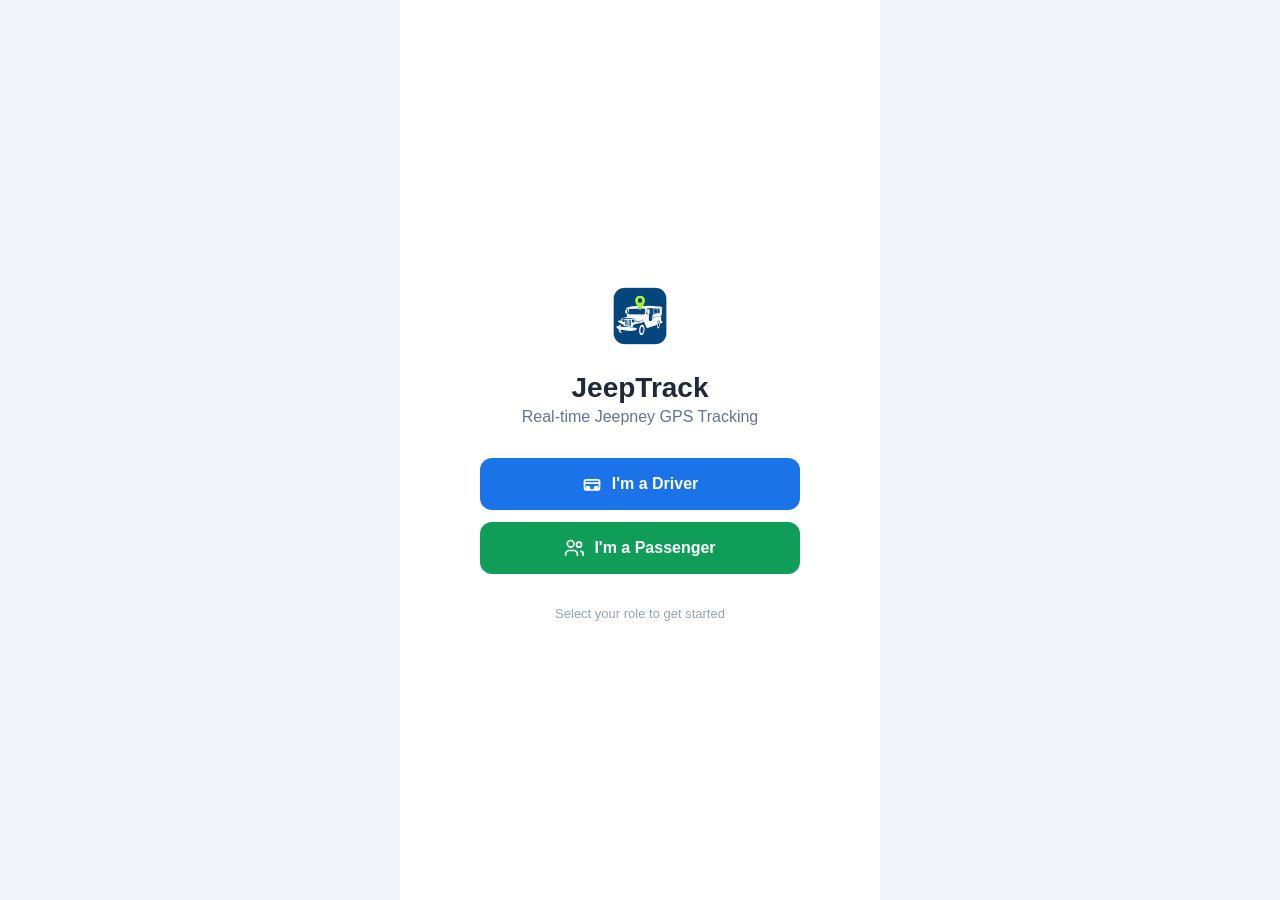
==== commit dcbd3dbb: "UI redesign, SVG icons, splash screen, collapsible sheet, API destination search" ====
--- a/index.html
+++ b/index.html
@@ -14,12 +14,17 @@
   <link rel="stylesheet" href="styles/main.css">
 </head>
 <body>
+  <!-- Splash -->
+  <div id="splash">
+    <img class="splash-icon" src="assets/icons/JT_ICON.png" alt="JeepTrack">
+    <div class="splash-title">JeepTrack</div>
+    <div class="splash-spinner"></div>
+  </div>
+
   <div class="app-shell">
     <div style="flex:1;display:flex;flex-direction:column;align-items:center;justify-content:center;padding:32px 24px;text-align:center;">
-      <div style="width:72px;height:72px;background:linear-gradient(135deg,var(--primary),var(--secondary));border-radius:20px;display:flex;align-items:center;justify-content:center;margin-bottom:20px;">
-        <span style="color:#fff;font-size:32px;font-weight:800;">JT</span>
-      </div>
-      <h1 style="font-size:28px;font-weight:800;margin-bottom:4px;">JeepTrack</h1>
+      <img class="logo-landing" src="assets/icons/JT_ICON.png" alt="JeepTrack">
+      <h1 style="font-size:28px;font-weight:800;margin:20px 0 4px;color:var(--text);">JeepTrack</h1>
       <p style="font-size:16px;color:var(--text-secondary);margin-bottom:32px;">Real-time Jeepney GPS Tracking</p>
 
       <div style="width:100%;max-width:320px;display:flex;flex-direction:column;gap:12px;">
@@ -38,6 +43,9 @@
   </div>
   <script>
   if ("serviceWorker" in navigator) navigator.serviceWorker.register("sw.js");
+  document.addEventListener("DOMContentLoaded", () => {
+    setTimeout(() => document.getElementById("splash").classList.add("hide"), 300);
+  });
   </script>
   <script type="module" src="js/app.js"></script>
 </body>
--- a/styles/main.css
+++ b/styles/main.css
@@ -619,6 +619,58 @@
 .dest-confirm-icon { font-size: 20px; }
 .dest-confirm-text { flex: 1; font-size: 13px; font-weight: 500; color: var(--secondary-dark); }
 
+/* ── Splash Screen ── */
+#splash {
+  position: fixed;
+  inset: 0;
+  z-index: 9999;
+  background: #fff;
+  display: flex;
+  align-items: center;
+  justify-content: center;
+  flex-direction: column;
+  transition: opacity 0.4s ease;
+}
+#splash.hide { opacity: 0; pointer-events: none; }
+.splash-icon {
+  width: 88px; height: 88px;
+  border-radius: 22px;
+  margin-bottom: 16px;
+}
+.splash-title {
+  font-size: 26px;
+  font-weight: 800;
+  color: var(--primary);
+  margin-bottom: 28px;
+}
+.splash-spinner {
+  width: 24px; height: 24px;
+  border: 3px solid var(--border);
+  border-top-color: var(--primary);
+  border-radius: 50%;
+  animation: splash-spin 0.8s linear infinite;
+}
+@keyframes splash-spin { to { transform: rotate(360deg); } }
+
+/* ── Logo Image ── */
+.logo-img {
+  width: 28px; height: 28px;
+  border-radius: 8px;
+  display: block;
+}
+.logo-landing {
+  width: 72px; height: 72px;
+  border-radius: 20px;
+  display: block;
+}
+
+/* ── Collapsible Passenger Bottom ── */
+.passenger-bottom.collapsed {
+  max-height: 52px;
+  overflow: hidden;
+  cursor: pointer;
+}
+
 /* ── Init/Empty States ── */
 .empty-state {
   display: flex;
